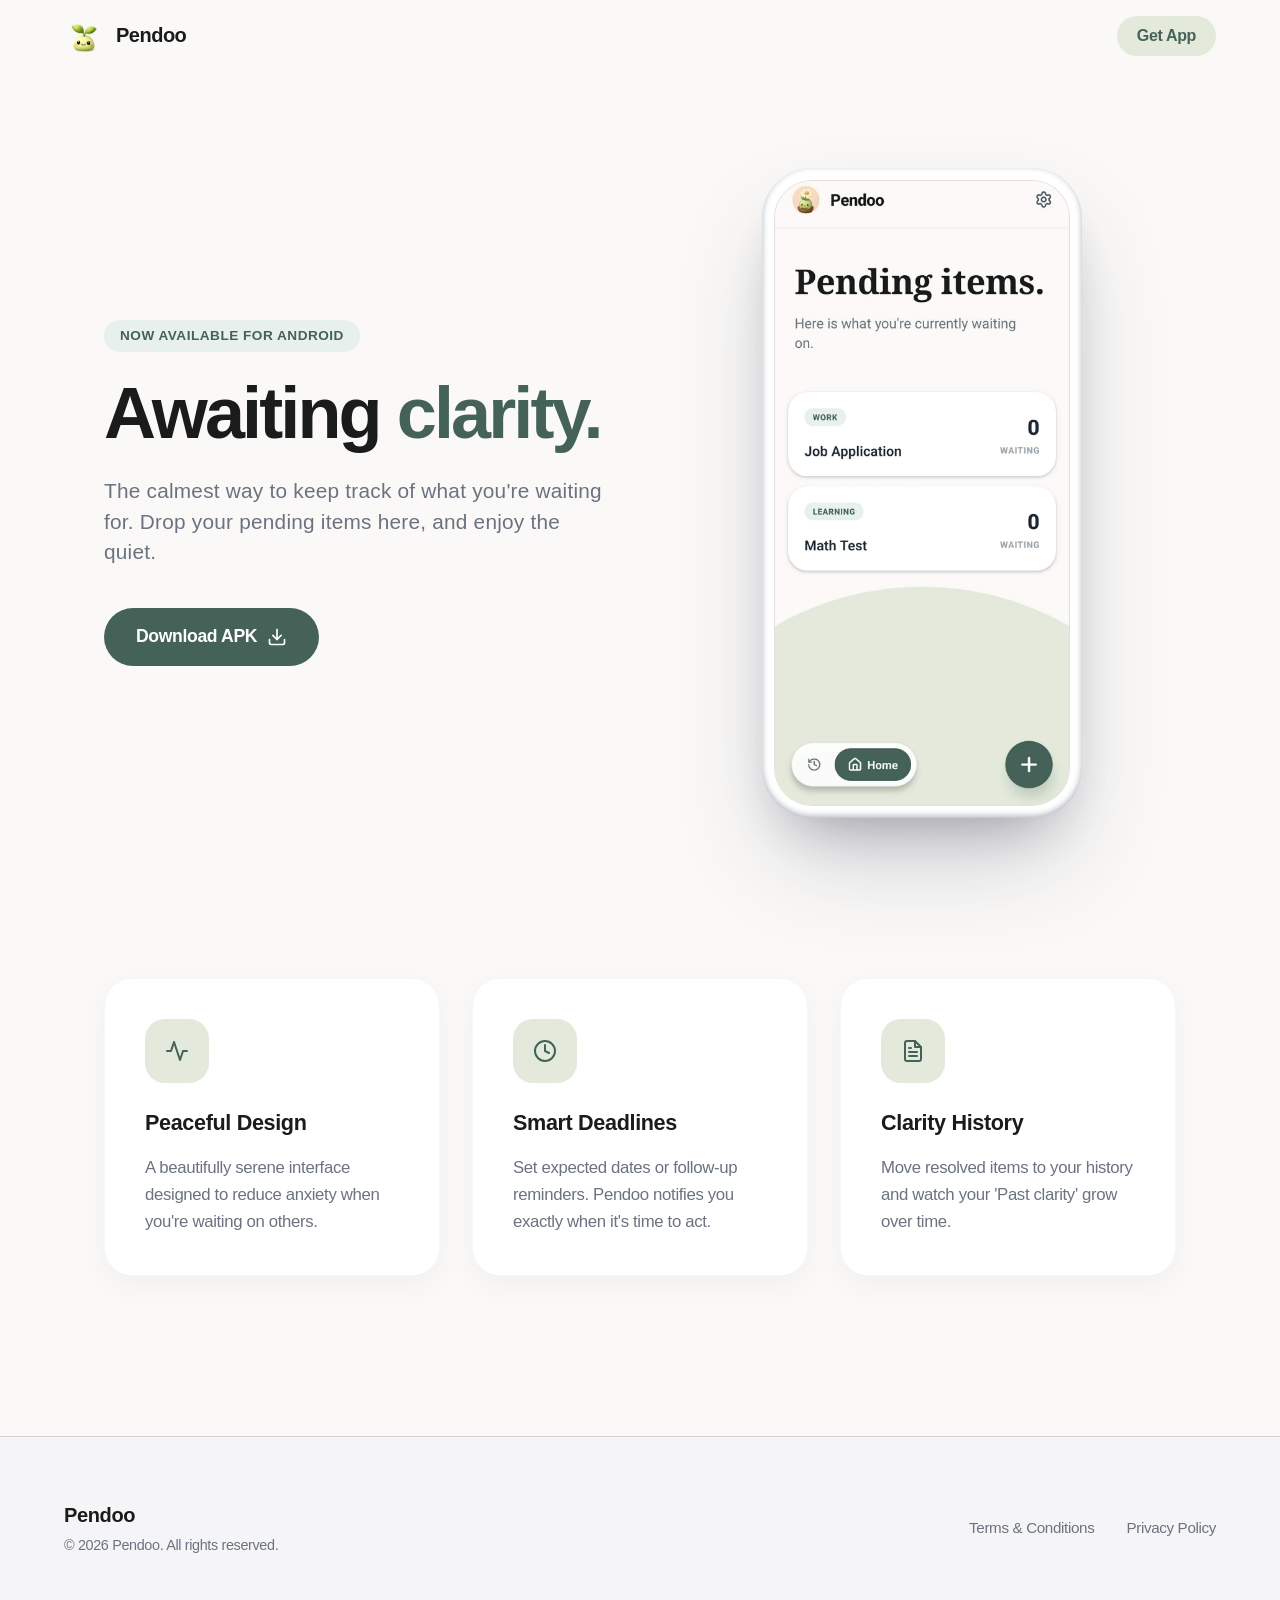
==== index.html @ 4bd33d33 "Change to direct APK download" ====
<!DOCTYPE html>
<html lang="en">
<head>
  <meta charset="UTF-8" />
  <meta name="viewport" content="width=device-width, initial-scale=1.0" />
  <title>Pendoo: The Peaceful Pending List</title>
  <meta name="description" content="Pendoo is your calm, peaceful home for pending items. Wait better." />
  <link rel="stylesheet" href="style.css" />
  <!-- Google Fonts: Outfit for modern look, Lora for elegant serif headers -->
  <link href="https://fonts.googleapis.com/css2?family=Outfit:wght@300;400;600;700&family=Lora:ital,wght@0,500;0,600;1,500&display=swap" rel="stylesheet">
  <link rel="icon" type="image/png" href="pics/favicon.png">
</head>
<body>
  
  <!-- Navigation -->
  <nav class="navbar fade-in">
    <div class="logo">
      <img src="pics/favicon.png" alt="Pendoo Icon" class="logo-icon">
      <span class="logo-text">Pendoo</span>
    </div>
    <a href="#download" class="nav-btn">Get App</a>
  </nav>

  <!-- Hero Section -->
  <section class="hero">
    <div class="hero-content fade-in-up">
      <div class="pill-badge">Now available for Android</div>
      <h1 class="hero-title">Awaiting <span class="highlight">clarity.</span></h1>
      <p class="hero-desc">The calmest way to keep track of what you're waiting for. Drop your pending items here, and enjoy the quiet.</p>
      
      <div class="cta-group">
        <a href="https://github.com/Carlwyne-Dev/pendoo/releases/latest/download/pendoo.apk" target="_blank" class="btn btn-primary" id="download" download>
          Download APK
          <svg xmlns="http://www.w3.org/2000/svg" width="20" height="20" viewBox="0 0 24 24" fill="none" stroke="currentColor" stroke-width="2" stroke-linecap="round" stroke-linejoin="round"><path d="M21 15v4a2 2 0 0 1-2 2H5a2 2 0 0 1-2-2v-4"></path><polyline points="7 10 12 15 17 10"></polyline><line x1="12" y1="15" x2="12" y2="3"></line></svg>
        </a>
      </div>
    </div>

    <!-- Phone Mockup -->
    <div class="hero-visual fade-in-scale">
      <div class="phone-frame">
        <div class="phone-screen">
          <img src="pics/hero_pic.jfif" alt="Pendoo App Screenshot" style="width: 100%; height: 100%; object-fit: cover;">
        </div>
      </div>
    </div>
  </section>

  <section class="features">
    <div class="feature fade-in-up scroll-trigger">
      <div class="feature-icon">
        <svg xmlns="http://www.w3.org/2000/svg" width="24" height="24" viewBox="0 0 24 24" fill="none" stroke="currentColor" stroke-width="2" stroke-linecap="round" stroke-linejoin="round"><path d="M22 12h-4l-3 9L9 3l-3 9H2"/></svg>
      </div>
      <h3>Peaceful Design</h3>
      <p>A beautifully serene interface designed to reduce anxiety when you're waiting on others.</p>
    </div>
    <div class="feature fade-in-up scroll-trigger" style="transition-delay: 0.1s">
      <div class="feature-icon">
        <svg xmlns="http://www.w3.org/2000/svg" width="24" height="24" viewBox="0 0 24 24" fill="none" stroke="currentColor" stroke-width="2" stroke-linecap="round" stroke-linejoin="round"><circle cx="12" cy="12" r="10"/><polyline points="12 6 12 12 16 14"/></svg>
      </div>
      <h3>Smart Deadlines</h3>
      <p>Set expected dates or follow-up reminders. Pendoo notifies you exactly when it's time to act.</p>
    </div>
    <div class="feature fade-in-up scroll-trigger" style="transition-delay: 0.2s">
      <div class="feature-icon">
        <svg xmlns="http://www.w3.org/2000/svg" width="24" height="24" viewBox="0 0 24 24" fill="none" stroke="currentColor" stroke-width="2" stroke-linecap="round" stroke-linejoin="round"><path d="M14 2H6a2 2 0 0 0-2 2v16a2 2 0 0 0 2 2h12a2 2 0 0 0 2-2V8z"/><polyline points="14 2 14 8 20 8"/><line x1="16" y1="13" x2="8" y2="13"/><line x1="16" y1="17" x2="8" y2="17"/><polyline points="10 9 9 9 8 9"/></svg>
      </div>
      <h3>Clarity History</h3>
      <p>Move resolved items to your history and watch your 'Past clarity' grow over time.</p>
    </div>
  </section>

  <!-- Footer -->
  <footer class="footer">
    <div class="footer-content">
      <div class="footer-left">
        <span class="footer-logo">Pendoo</span>
        <p>&copy; 2026 Pendoo. All rights reserved.</p>
      </div>
      <div class="footer-links">
        <a href="terms.html">Terms & Conditions</a>
        <a href="privacy.html">Privacy Policy</a>
      </div>
    </div>
  </footer>

  <script src="script.js"></script>
</body>
</html>
---- style.css ----
:root {
  --bg-color: #faf9f7;
  --text-primary: #1a1c1b;
  --text-secondary: #6b7280;
  --accent: #456259;
  --accent-light: #e3eadc;
  --card-bg: #ffffff;
  --font-sans: -apple-system, BlinkMacSystemFont, "SF Pro Text", "Segoe UI", Roboto, Helvetica, Arial, sans-serif;
  --font-serif: -apple-system, BlinkMacSystemFont, "SF Pro Display", "Segoe UI", Roboto, Helvetica, Arial, sans-serif;
}

* {
  margin: 0;
  padding: 0;
  box-sizing: border-box;
}

body {
  font-family: var(--font-sans);
  background-color: var(--bg-color);
  color: var(--text-primary);
  line-height: 1.47059;
  font-weight: 400;
  letter-spacing: -0.022em;
  overflow-x: hidden;
}

/* Animations */
@keyframes fadeInUp {
  from { opacity: 0; transform: translateY(30px); }
  to { opacity: 1; transform: translateY(0); }
}

@keyframes scaleIn {
  from { opacity: 0; transform: scale(0.95); }
  to { opacity: 1; transform: scale(1); }
}

@keyframes float {
  0% { transform: translateY(0px); }
  50% { transform: translateY(-10px); }
  100% { transform: translateY(0px); }
}

.fade-in { animation: fadeInUp 0.8s cubic-bezier(0.16, 1, 0.3, 1) forwards; }
.fade-in-up { animation: fadeInUp 0.8s cubic-bezier(0.16, 1, 0.3, 1) forwards; opacity: 0; }
.fade-in-scale { animation: scaleIn 1s cubic-bezier(0.16, 1, 0.3, 1) forwards; opacity: 0; }
.float-anim { animation: float 4s ease-in-out infinite; }

/* Navbar */
.navbar {
  position: sticky;
  top: 0;
  z-index: 100;
  display: flex;
  justify-content: space-between;
  align-items: center;
  padding: 1rem 5%;
  background: transparent;
}

.logo {
  display: flex;
  align-items: center;
  gap: 12px;
}

.logo-icon {
  width: 40px;
  height: 40px;
}

.logo-text {
  font-size: 1.25rem;
  font-weight: 700;
  letter-spacing: -0.5px;
}

.nav-btn {
  text-decoration: none;
  font-weight: 600;
  color: var(--accent);
  padding: 0.5rem 1.25rem;
  border-radius: 99px;
  background: var(--accent-light);
  transition: all 0.3s ease;
}

.nav-btn:hover {
  background: var(--accent);
  color: white;
  transform: translateY(-2px);
}

/* Hero Section */
.hero {
  display: flex;
  flex-direction: column;
  align-items: center;
  padding: 4rem 5%;
  max-width: 1200px;
  margin: 0 auto;
  gap: 4rem;
}

@media (min-width: 900px) {
  .hero {
    flex-direction: row;
    padding: 6rem 5%;
    justify-content: space-between;
  }
}

.hero-content {
  flex: 1;
  max-width: 500px;
}

.pill-badge {
  display: inline-block;
  padding: 6px 16px;
  border-radius: 99px;
  background: #e8f0ee;
  color: var(--accent);
  font-size: 0.85rem;
  font-weight: 700;
  letter-spacing: 0.5px;
  text-transform: uppercase;
  margin-bottom: 1.5rem;
}

.hero-title {
  font-family: var(--font-serif);
  font-size: 4.5rem;
  font-weight: 700;
  line-height: 1.05;
  letter-spacing: -0.04em;
  margin-bottom: 1.5rem;
  color: var(--text-primary);
}

.highlight {
  color: var(--accent);
}

.hero-desc {
  font-size: 1.3rem;
  font-weight: 400;
  letter-spacing: 0.011em;
  color: var(--text-secondary);
  margin-bottom: 2.5rem;
}

.btn {
  display: inline-flex;
  align-items: center;
  gap: 10px;
  padding: 1rem 2rem;
  border-radius: 99px;
  font-weight: 600;
  font-size: 1.1rem;
  text-decoration: none;
  transition: all 0.3s cubic-bezier(0.16, 1, 0.3, 1);
}

.btn-primary {
  background: var(--accent);
  color: white;
}

.btn-primary:hover {
  transform: translateY(-2px);
  background: #3a534b;
}

/* Phone Mockup */
.hero-visual {
  flex: 1;
  display: flex;
  justify-content: center;
  position: relative;
}

.phone-frame {
  width: 320px;
  height: 650px;
  background: #ffffff;
  border-radius: 50px;
  padding: 12px;
  box-shadow: 0 50px 100px -20px rgba(50,50,93,0.25), 0 30px 60px -30px rgba(0,0,0,0.3), inset 0 -2px 6px 0 rgba(10,37,64,0.35);
  position: relative;
}

.phone-notch {
  position: absolute;
  top: 12px;
  left: 50%;
  transform: translateX(-50%);
  width: 120px;
  height: 30px;
  background: #111;
  border-bottom-left-radius: 16px;
  border-bottom-right-radius: 16px;
  z-index: 10;
}

.phone-screen {
  background: var(--bg-color);
  width: 100%;
  height: 100%;
  border-radius: 38px;
  overflow: hidden;
  position: relative;
  display: flex;
  flex-direction: column;
  border: 1px solid rgba(0,0,0,0.1);
}

.app-ui {
  padding: 60px 24px 20px;
  flex: 1;
  position: relative;
  z-index: 2;
}

.app-title {
  font-family: var(--font-serif);
  font-size: 2rem;
  margin-bottom: 4px;
}

.app-sub {
  color: var(--text-secondary);
  font-size: 0.9rem;
  margin-bottom: 24px;
}

.app-card {
  background: white;
  padding: 16px;
  border-radius: 20px;
  margin-bottom: 12px;
  box-shadow: 0 4px 12px rgba(0,0,0,0.04);
  position: relative;
  animation: fadeInUp 0.6s ease forwards;
  opacity: 0;
  transform: translateY(20px);
}

.app-chip {
  display: inline-block;
  font-size: 0.6rem;
  font-weight: 800;
  padding: 4px 8px;
  background: #e8f0ee;
  color: var(--accent);
  border-radius: 99px;
  margin-bottom: 8px;
}

.app-card h3 {
  font-size: 1rem;
  font-weight: 600;
  width: 70%;
}

.app-card-days {
  position: absolute;
  right: 16px;
  top: 50%;
  transform: translateY(-50%);
  width: 40px;
  height: 40px;
  border: 2px solid #f3f4f6;
  border-radius: 50%;
  display: flex;
  flex-direction: column;
  align-items: center;
  justify-content: center;
  font-weight: 800;
  font-size: 1.1rem;
}

.app-card-days small {
  font-size: 0.4rem;
  letter-spacing: 0.5px;
}

.app-hill {
  position: absolute;
  bottom: 0;
  left: -50%;
  width: 200%;
  height: 40%;
  background: var(--accent-light);
  border-top-left-radius: 50%;
  border-top-right-radius: 50%;
  display: flex;
  justify-content: center;
  align-items: flex-end;
  padding-bottom: 20px;
}

.app-mascot {
  width: 140px;
  height: 140px;
  object-fit: contain;
}

/* Features */
.features {
  display: grid;
  grid-template-columns: 1fr;
  gap: 2rem;
  padding: 4rem 5%;
  max-width: 1200px;
  margin: 0 auto 6rem;
}

@media (min-width: 768px) {
  .features {
    grid-template-columns: repeat(3, 1fr);
  }
}

.feature {
  background: white;
  padding: 2.5rem;
  border-radius: 28px;
  box-shadow: 0 10px 30px rgba(0,0,0,0.04), 0 1px 3px rgba(0,0,0,0.02);
  border: 1px solid rgba(0,0,0,0.03);
  transition: all 0.4s cubic-bezier(0.16, 1, 0.3, 1);
  position: relative;
  overflow: hidden;
}

.feature::before {
  content: '';
  position: absolute;
  top: 0; left: 0; right: 0; bottom: 0;
  background: linear-gradient(135deg, rgba(227, 234, 220, 0.2) 0%, transparent 100%);
  opacity: 0;
  transition: opacity 0.4s ease;
}

.feature:hover {
  transform: translateY(-8px) scale(1.02);
  box-shadow: 0 20px 40px rgba(69, 98, 89, 0.08), 0 4px 12px rgba(69, 98, 89, 0.04);
}

.feature:hover::before {
  opacity: 1;
}

.feature-icon {
  font-size: 2.5rem;
  margin-bottom: 1.5rem;
  background: var(--accent-light);
  color: var(--accent);
  width: 64px;
  height: 64px;
  display: flex;
  align-items: center;
  justify-content: center;
  border-radius: 20px;
  position: relative;
  transition: transform 0.4s cubic-bezier(0.16, 1, 0.3, 1);
}

.feature:hover .feature-icon {
  transform: scale(1.1) rotate(5deg);
}

.feature h3 {
  font-size: 1.35rem;
  font-weight: 700;
  margin-bottom: 1rem;
  color: var(--text-primary);
  position: relative;
}

.feature p {
  color: var(--text-secondary);
  font-size: 1.05rem;
  line-height: 1.6;
  position: relative;
}

/* Footer */
.footer { background: #f5f5f7; padding: 4rem 5%; border-top: 1px solid #d2d2d7; margin-top: 4rem; }
.footer-content { max-width: 1200px; margin: 0 auto; display: flex; justify-content: space-between; align-items: center; flex-wrap: wrap; gap: 2rem; }
.footer-logo { font-weight: 700; font-size: 1.25rem; color: var(--text-primary); }
.footer-left p { color: var(--text-secondary); font-size: 0.9rem; margin-top: 4px; }
.footer-links { display: flex; gap: 2rem; }
.footer-links a { color: var(--text-secondary); text-decoration: none; font-size: 0.95rem; font-weight: 500; transition: color 0.2s; }
.footer-links a:hover { color: var(--accent); }
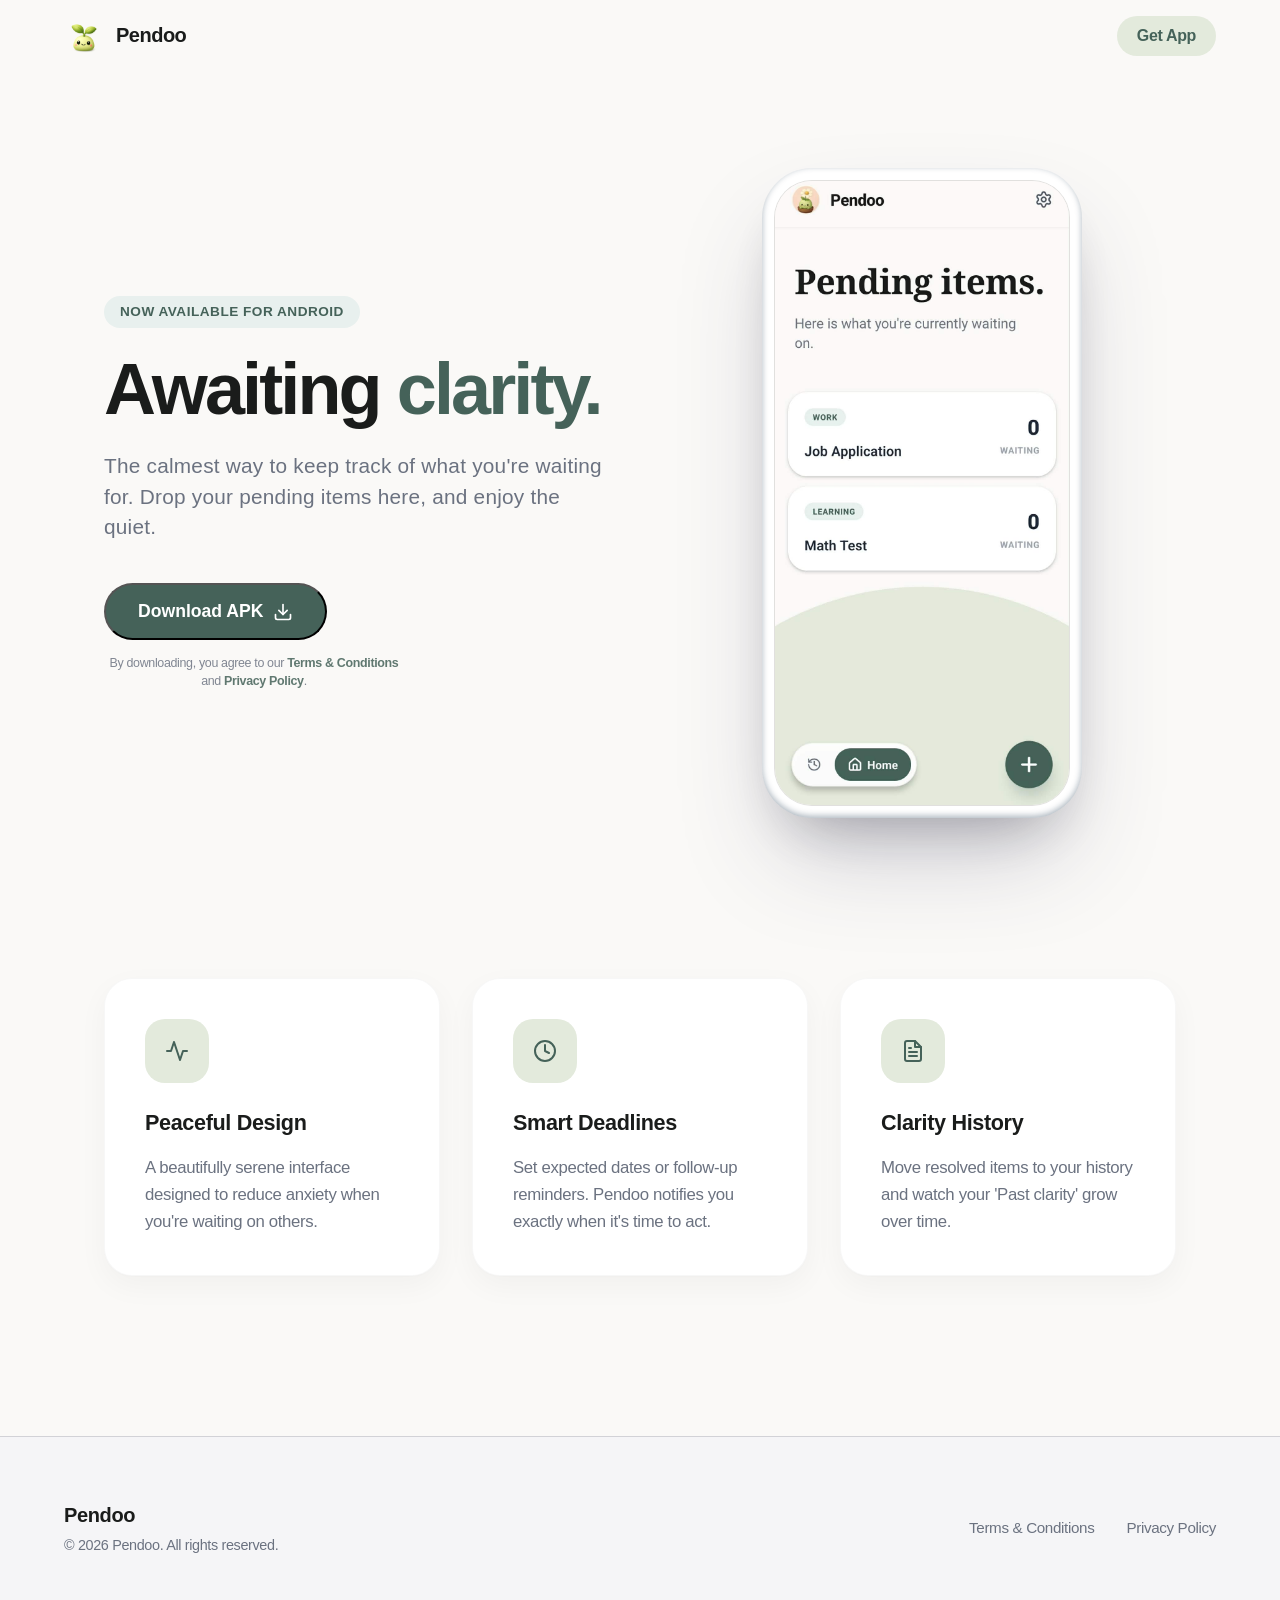
==== commit 8c741225: "Fix stats API URL, add download warning modal and terms disclaimer" ====
--- a/index.html
+++ b/index.html
@@ -29,11 +29,16 @@
       <p class="hero-desc">The calmest way to keep track of what you're waiting for. Drop your pending items here, and enjoy the quiet.</p>
       
       <div class="cta-group">
-        <a href="https://github.com/Carlwyne-Dev/pendoo/releases/latest/download/pendoo.apk" target="_blank" class="btn btn-primary" id="download" download>
+        <button class="btn btn-primary" id="download-trigger">
           Download APK
           <svg xmlns="http://www.w3.org/2000/svg" width="20" height="20" viewBox="0 0 24 24" fill="none" stroke="currentColor" stroke-width="2" stroke-linecap="round" stroke-linejoin="round"><path d="M21 15v4a2 2 0 0 1-2 2H5a2 2 0 0 1-2-2v-4"></path><polyline points="7 10 12 15 17 10"></polyline><line x1="12" y1="15" x2="12" y2="3"></line></svg>
-        </a>
+        </button>
       </div>
+      <p class="download-disclaimer">
+        By downloading, you agree to our
+        <a href="terms.html">Terms &amp; Conditions</a> and
+        <a href="privacy.html">Privacy Policy</a>.
+      </p>
     </div>
 
     <!-- Phone Mockup -->
@@ -75,15 +80,78 @@
     <div class="footer-content">
       <div class="footer-left">
         <span class="footer-logo">Pendoo</span>
-        <p>&copy; 2026 Pendoo. All rights reserved.</p>
+        <p>&copy; <span id="year-trigger">2026</span> Pendoo. All rights reserved.</p>
       </div>
       <div class="footer-links">
-        <a href="terms.html">Terms & Conditions</a>
+        <a href="terms.html">Terms &amp; Conditions</a>
         <a href="privacy.html">Privacy Policy</a>
       </div>
     </div>
   </footer>
 
+  <!-- Android Warning Modal -->
+  <div id="dl-overlay" class="admin-overlay hidden">
+    <div class="admin-modal">
+      <div class="admin-modal-header">
+        <span class="admin-lock-icon">⚠️</span>
+        <h3>Heads up!</h3>
+        <p>Android may show a security warning when installing this APK since it's not from the Play Store.</p>
+      </div>
+      <div class="dl-warning-steps">
+        <div class="dl-step"><span class="dl-step-num">1</span> Tap <strong>Download Anyway</strong> below</div>
+        <div class="dl-step"><span class="dl-step-num">2</span> Open the downloaded file</div>
+        <div class="dl-step"><span class="dl-step-num">3</span> If prompted, tap <strong>Install Anyway</strong></div>
+      </div>
+      <div class="admin-modal-actions" style="flex-direction: column; gap: 0.5rem;">
+        <a href="https://github.com/Carlwyne-Dev/pendoo-web/releases/latest/download/Pendoo.apk" id="download" class="btn btn-primary" download style="text-align:center; text-decoration:none; border-radius:14px; padding:0.85rem; font-size:0.95rem; font-weight:700;">
+          Download Anyway
+        </a>
+        <button id="dl-cancel" class="admin-btn-secondary">Cancel</button>
+      </div>
+    </div>
+  </div>
+
+  <!-- Password Modal -->
+  <div id="pw-overlay" class="admin-overlay hidden">
+    <div class="admin-modal">
+      <div class="admin-modal-header">
+        <span class="admin-lock-icon">🔒</span>
+        <h3>Admin Access</h3>
+        <p>Enter the secret password</p>
+      </div>
+      <input type="password" id="pw-input" class="admin-input" placeholder="Password" autocomplete="off" />
+      <div id="pw-error" class="admin-error hidden">Incorrect password.</div>
+      <div class="admin-modal-actions">
+        <button id="pw-cancel" class="admin-btn-secondary">Cancel</button>
+        <button id="pw-submit" class="admin-btn-primary">Enter</button>
+      </div>
+    </div>
+  </div>
+
+  <!-- Stats Modal -->
+  <div id="stats-overlay" class="admin-overlay hidden">
+    <div class="admin-modal">
+      <div class="admin-modal-header">
+        <span class="admin-lock-icon">📊</span>
+        <h3>Admin Panel</h3>
+        <p>pendoo-web analytics</p>
+      </div>
+      <div class="admin-stats">
+        <div class="admin-stat-card">
+          <div class="admin-stat-num" id="stat-views">—</div>
+          <div class="admin-stat-label">Page Views</div>
+        </div>
+        <div class="admin-stat-card">
+          <div class="admin-stat-num" id="stat-clicks">—</div>
+          <div class="admin-stat-label">Download Clicks</div>
+        </div>
+      </div>
+      <div class="admin-modal-actions">
+        <button id="stats-close" class="admin-btn-primary" style="width:100%">Close</button>
+      </div>
+    </div>
+  </div>
+
   <script src="script.js"></script>
 </body>
 </html>
--- a/style.css
+++ b/style.css
@@ -394,3 +394,183 @@
 .footer-links { display: flex; gap: 2rem; }
 .footer-links a { color: var(--text-secondary); text-decoration: none; font-size: 0.95rem; font-weight: 500; transition: color 0.2s; }
 .footer-links a:hover { color: var(--accent); }
+
+/* ── Admin Panel ─────────────────────────────── */
+.hidden { display: none !important; }
+
+.admin-overlay {
+  position: fixed;
+  inset: 0;
+  background: rgba(0, 0, 0, 0.5);
+  backdrop-filter: blur(6px);
+  -webkit-backdrop-filter: blur(6px);
+  display: flex;
+  align-items: center;
+  justify-content: center;
+  z-index: 9999;
+  padding: 1rem;
+}
+
+.admin-modal {
+  background: #ffffff;
+  border-radius: 24px;
+  padding: 2rem;
+  width: 100%;
+  max-width: 360px;
+  box-shadow: 0 24px 60px rgba(0, 0, 0, 0.18);
+  animation: adminPop 0.25s cubic-bezier(0.34, 1.56, 0.64, 1);
+}
+
+@keyframes adminPop {
+  from { opacity: 0; transform: scale(0.88) translateY(12px); }
+  to   { opacity: 1; transform: scale(1) translateY(0); }
+}
+
+.admin-modal-header {
+  text-align: center;
+  margin-bottom: 1.5rem;
+}
+.admin-lock-icon {
+  font-size: 2.2rem;
+  display: block;
+  margin-bottom: 0.5rem;
+}
+.admin-modal-header h3 {
+  font-size: 1.25rem;
+  font-weight: 700;
+  color: var(--text-primary);
+  margin-bottom: 0.25rem;
+}
+.admin-modal-header p {
+  font-size: 0.875rem;
+  color: var(--text-secondary);
+}
+
+.admin-input {
+  width: 100%;
+  padding: 0.85rem 1rem;
+  border: 1.5px solid #e5e7eb;
+  border-radius: 14px;
+  font-size: 1rem;
+  outline: none;
+  transition: border-color 0.2s;
+  background: #f9fafb;
+  color: var(--text-primary);
+  margin-bottom: 0.5rem;
+}
+.admin-input:focus { border-color: var(--accent); }
+
+.admin-error {
+  font-size: 0.8rem;
+  color: #dc2626;
+  text-align: center;
+  margin-bottom: 0.75rem;
+}
+
+.admin-modal-actions {
+  display: flex;
+  gap: 0.75rem;
+  margin-top: 1.25rem;
+}
+
+.admin-btn-primary {
+  flex: 1;
+  background: var(--accent);
+  color: #fff;
+  border: none;
+  border-radius: 14px;
+  padding: 0.85rem;
+  font-size: 0.95rem;
+  font-weight: 700;
+  cursor: pointer;
+  transition: opacity 0.2s;
+}
+.admin-btn-primary:hover { opacity: 0.85; }
+
+.admin-btn-secondary {
+  flex: 1;
+  background: #f3f4f6;
+  color: var(--text-primary);
+  border: none;
+  border-radius: 14px;
+  padding: 0.85rem;
+  font-size: 0.95rem;
+  font-weight: 600;
+  cursor: pointer;
+  transition: background 0.2s;
+}
+.admin-btn-secondary:hover { background: #e5e7eb; }
+
+.admin-stats {
+  display: flex;
+  gap: 1rem;
+  margin: 0.5rem 0 0.25rem;
+}
+.admin-stat-card {
+  flex: 1;
+  background: var(--accent-light);
+  border-radius: 18px;
+  padding: 1.25rem 1rem;
+  text-align: center;
+}
+.admin-stat-num {
+  font-size: 2rem;
+  font-weight: 800;
+  color: var(--accent);
+  letter-spacing: -1px;
+  line-height: 1;
+  margin-bottom: 0.4rem;
+}
+.admin-stat-label {
+  font-size: 0.75rem;
+  color: var(--text-secondary);
+  font-weight: 600;
+  text-transform: uppercase;
+  letter-spacing: 0.5px;
+}
+
+/* ── Download disclaimer & warning steps ── */
+.download-disclaimer {
+  font-size: 0.78rem;
+  color: var(--text-secondary);
+  margin-top: 0.85rem;
+  text-align: center;
+  opacity: 0.85;
+  max-width: 300px;
+}
+.download-disclaimer a {
+  color: var(--accent);
+  text-decoration: none;
+  font-weight: 600;
+}
+.download-disclaimer a:hover { text-decoration: underline; }
+
+.dl-warning-steps {
+  display: flex;
+  flex-direction: column;
+  gap: 0.6rem;
+  margin: 0.25rem 0 1rem;
+  padding: 1rem;
+  background: #f9fafb;
+  border-radius: 14px;
+}
+.dl-step {
+  display: flex;
+  align-items: center;
+  gap: 0.75rem;
+  font-size: 0.9rem;
+  color: var(--text-primary);
+}
+.dl-step-num {
+  width: 24px;
+  height: 24px;
+  background: var(--accent);
+  color: #fff;
+  border-radius: 50%;
+  display: flex;
+  align-items: center;
+  justify-content: center;
+  font-size: 0.75rem;
+  font-weight: 700;
+  flex-shrink: 0;
+}
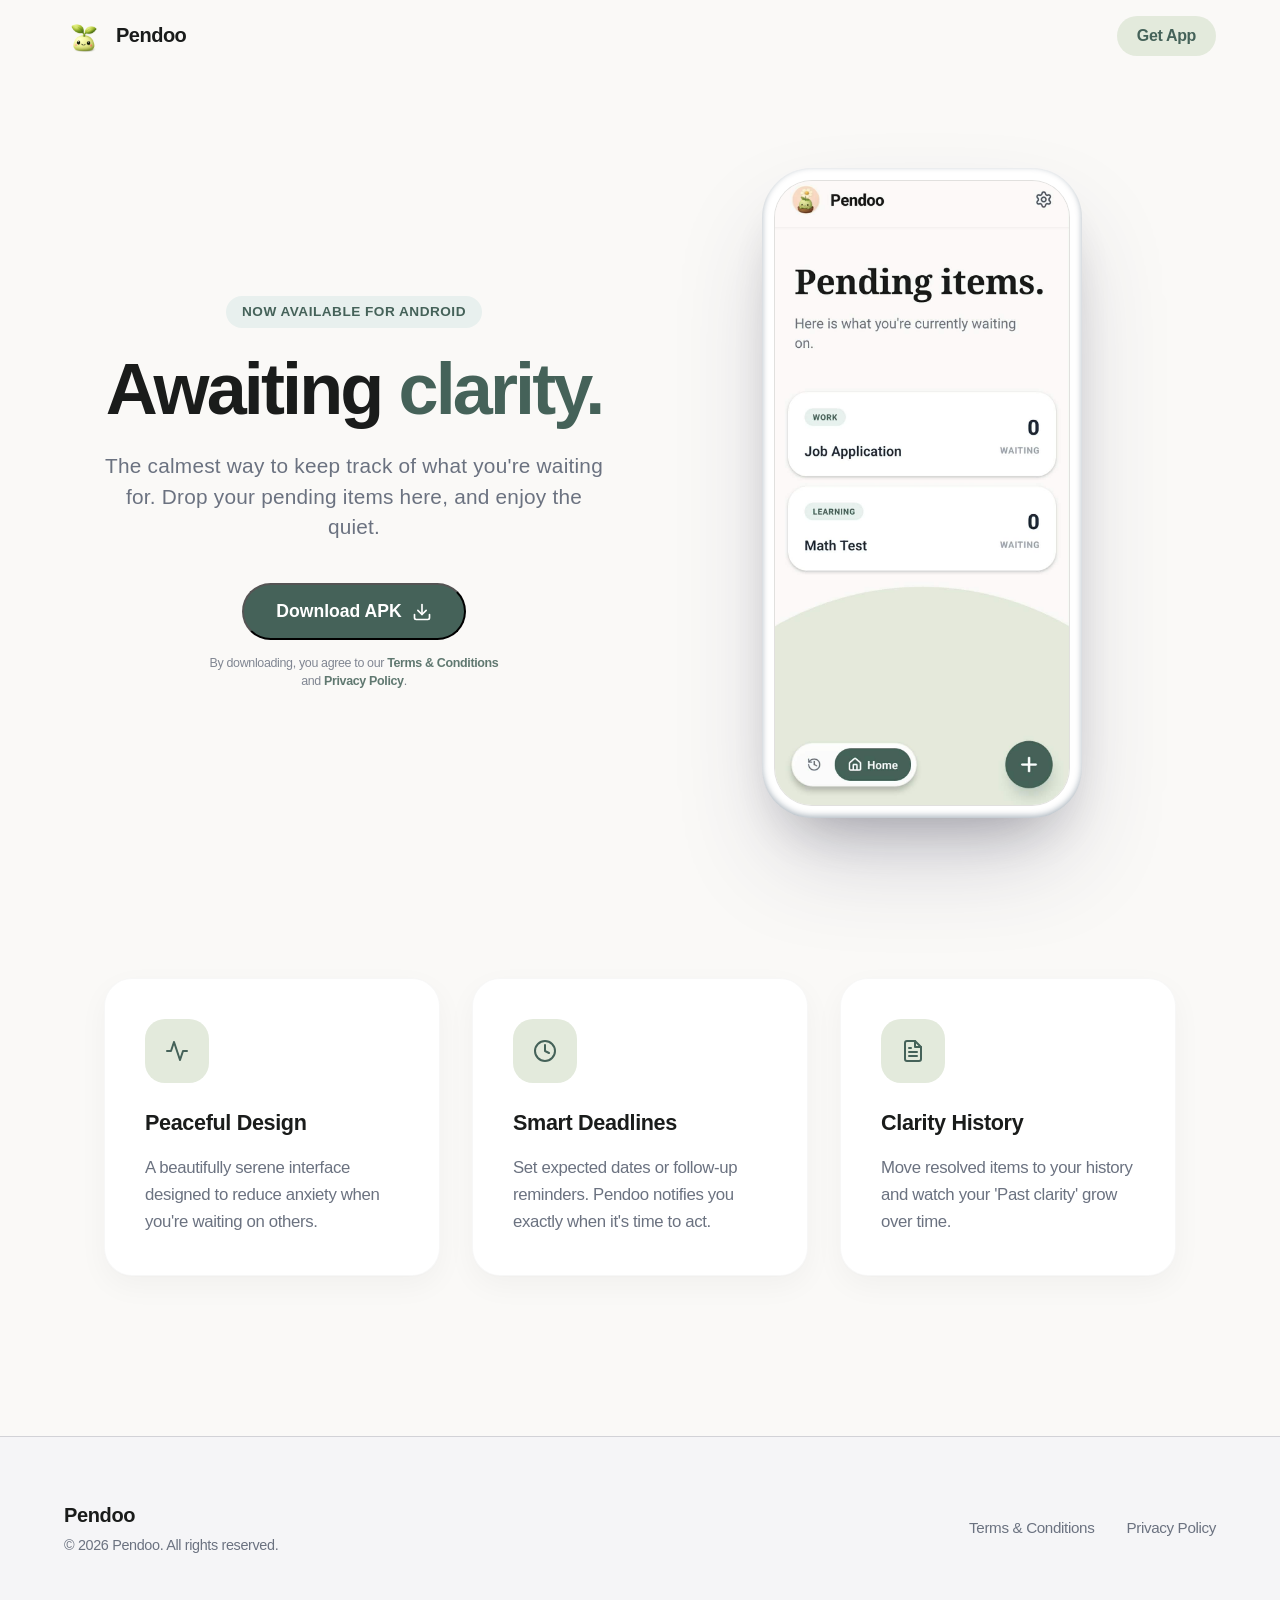
==== commit 6ca57a8f: "Center hero CTA, add accordion dropdowns in download modal" ====
--- a/index.html
+++ b/index.html
@@ -95,14 +95,28 @@
       <div class="admin-modal-header">
         <span class="admin-lock-icon">⚠️</span>
         <h3>Heads up!</h3>
-        <p>Android may show a security warning when installing this APK since it's not from the Play Store.</p>
+        <p>Android may show a security warning since this APK is not from the Play Store.</p>
       </div>
-      <div class="dl-warning-steps">
-        <div class="dl-step"><span class="dl-step-num">1</span> Tap <strong>Download Anyway</strong> below</div>
-        <div class="dl-step"><span class="dl-step-num">2</span> Open the downloaded file</div>
-        <div class="dl-step"><span class="dl-step-num">3</span> If prompted, tap <strong>Install Anyway</strong></div>
-      </div>
-      <div class="admin-modal-actions" style="flex-direction: column; gap: 0.5rem;">
+
+      <details class="dl-accordion">
+        <summary>📥 Download Instructions</summary>
+        <div class="dl-accordion-body">
+          <div class="dl-step"><span class="dl-step-num">1</span> Tap <strong>Download Anyway</strong> below</div>
+          <div class="dl-step"><span class="dl-step-num">2</span> Wait for the APK file to download</div>
+          <div class="dl-step"><span class="dl-step-num">3</span> Find it in your <strong>Downloads</strong> folder</div>
+        </div>
+      </details>
+
+      <details class="dl-accordion">
+        <summary>🔧 Installation Instructions</summary>
+        <div class="dl-accordion-body">
+          <div class="dl-step"><span class="dl-step-num">1</span> Open the downloaded <strong>Pendoo.apk</strong></div>
+          <div class="dl-step"><span class="dl-step-num">2</span> If prompted, tap <strong>Install Anyway</strong></div>
+          <div class="dl-step"><span class="dl-step-num">3</span> Enable <strong>Unknown Sources</strong> if asked, then retry</div>
+        </div>
+      </details>
+
+      <div class="admin-modal-actions" style="flex-direction: column; gap: 0.5rem; margin-top: 1rem;">
         <a href="https://github.com/Carlwyne-Dev/pendoo-web/releases/latest/download/Pendoo.apk" id="download" class="btn btn-primary" download style="text-align:center; text-decoration:none; border-radius:14px; padding:0.85rem; font-size:0.95rem; font-weight:700;">
           Download Anyway
         </a>
--- a/style.css
+++ b/style.css
@@ -114,6 +114,10 @@
 .hero-content {
   flex: 1;
   max-width: 500px;
+  display: flex;
+  flex-direction: column;
+  align-items: center;
+  text-align: center;
 }
 
 .pill-badge {
@@ -574,3 +578,43 @@
   font-weight: 700;
   flex-shrink: 0;
 }
+
+/* ── Accordion dropdowns ── */
+.dl-accordion {
+  border: 1.5px solid #e5e7eb;
+  border-radius: 14px;
+  overflow: hidden;
+  margin-bottom: 0.6rem;
+}
+.dl-accordion summary {
+  padding: 0.85rem 1rem;
+  font-size: 0.9rem;
+  font-weight: 700;
+  color: var(--text-primary);
+  cursor: pointer;
+  list-style: none;
+  display: flex;
+  align-items: center;
+  gap: 0.5rem;
+  user-select: none;
+  background: #f9fafb;
+  transition: background 0.15s;
+}
+.dl-accordion summary::-webkit-details-marker { display: none; }
+.dl-accordion summary::after {
+  content: '›';
+  margin-left: auto;
+  font-size: 1.1rem;
+  color: var(--text-secondary);
+  transition: transform 0.2s;
+}
+.dl-accordion[open] summary::after { transform: rotate(90deg); }
+.dl-accordion summary:hover { background: #f3f4f6; }
+.dl-accordion-body {
+  padding: 0.75rem 1rem 1rem;
+  display: flex;
+  flex-direction: column;
+  gap: 0.55rem;
+  border-top: 1px solid #e5e7eb;
+  background: #fff;
+}
